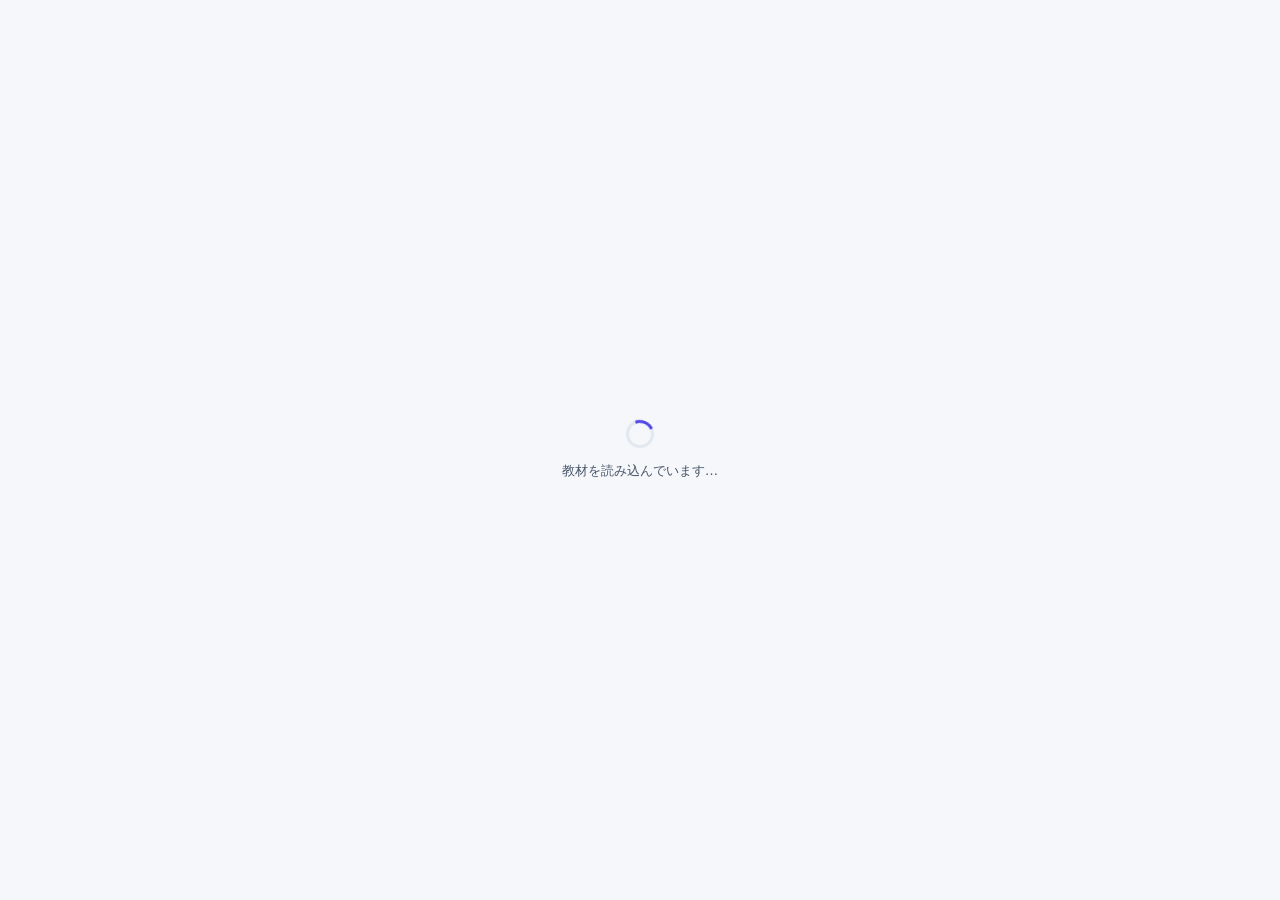
==== index.html @ ba2a34c6 "Initial commit: EigoPracitice English lesson tool" ====
<!doctype html>
<html lang="ja">
<head>
  <meta charset="utf-8" />
  <meta http-equiv="refresh" content="0; url=web/" />
  <title>EigoPracitice</title>
</head>
<body>
  <p>読み込み中… <a href="web/">こちらをクリック</a></p>
</body>
</html>
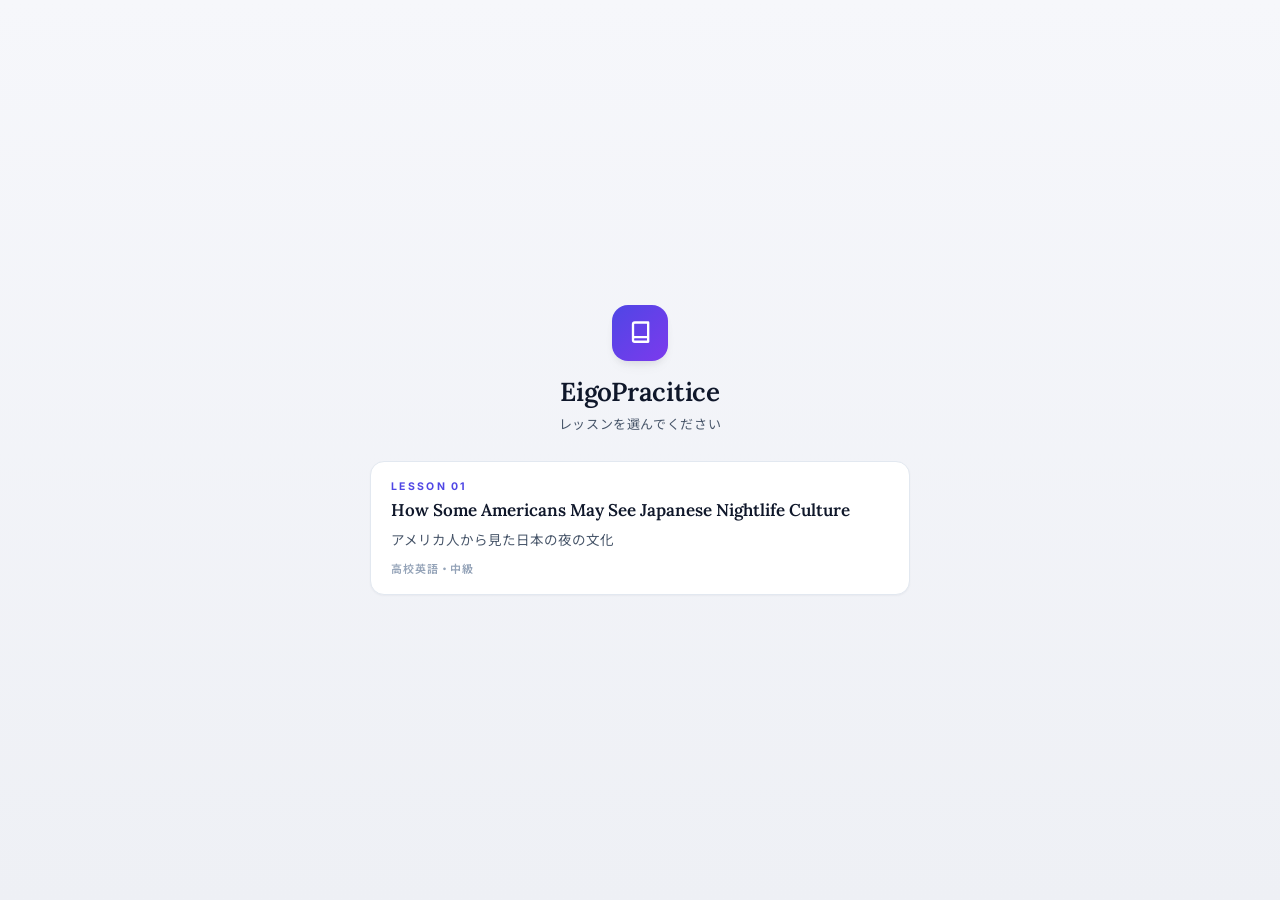
==== commit dc2edd51: "Auto cache-bust: dynamic timestamp ?v= on every visit (no manual reload needed)" ====
--- a/index.html
+++ b/index.html
@@ -2,10 +2,15 @@
 <html lang="ja">
 <head>
   <meta charset="utf-8" />
-  <meta http-equiv="refresh" content="0; url=web/" />
   <title>EigoPracitice</title>
+  <script>
+    // Always redirect to /web/ with a unique timestamp so the HTML cache
+    // is bypassed on every visit. The friend never has to clear cache.
+    location.replace("web/?v=" + Date.now());
+  </script>
+  <noscript><meta http-equiv="refresh" content="0; url=web/" /></noscript>
 </head>
 <body>
-  <p>読み込み中… <a href="web/">こちらをクリック</a></p>
+  <noscript><p>JavaScript を有効にしてください。<a href="web/">こちらをクリック</a></p></noscript>
 </body>
 </html>
